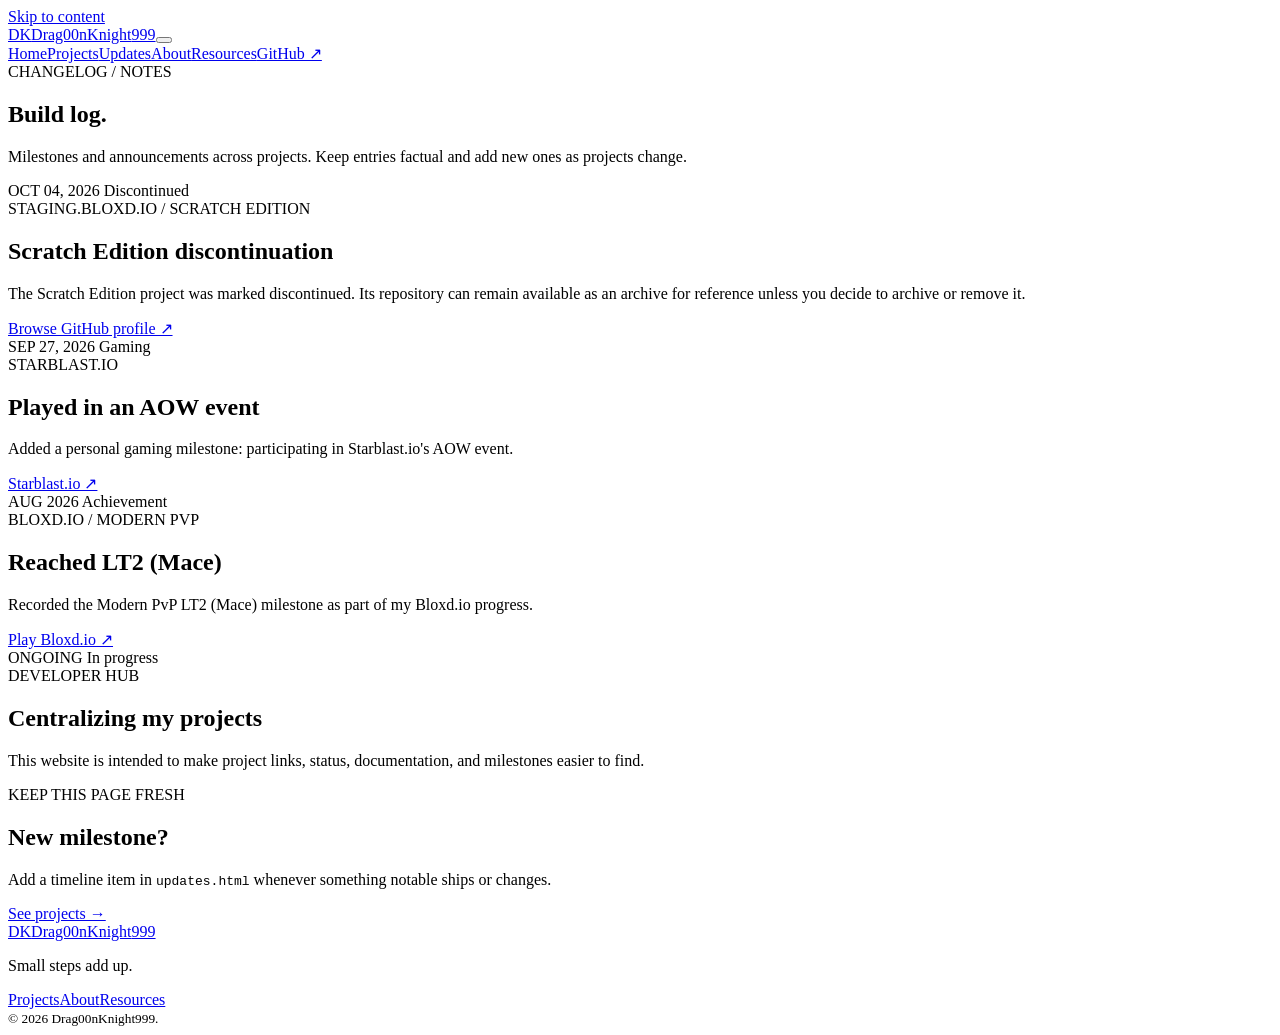
==== updates.html @ e10d6b9c "Initial Commit X2 will add /assets in the next commit" ====
<!doctype html>
<html lang="en">
<head><meta charset="utf-8"><meta name="viewport" content="width=device-width, initial-scale=1"><meta name="theme-color" content="#080b16"><meta name="description" content="Development notes and project milestones from Drag00nKnight999."><title>Updates — Drag00nKnight999</title><link rel="icon" href="assets/favicon.svg" type="image/svg+xml"><link rel="stylesheet" href="assets/css/style.css"><script defer src="assets/js/main.js"></script></head>
<body><a class="skip-link" href="#main">Skip to content</a><header class="site-header"><div class="container nav-wrap"><a class="brand" href="index.html"><span class="brand-mark">DK</span><span>Drag00nKnight<span class="accent">999</span></span></a><button class="menu-toggle" aria-expanded="false" aria-controls="site-nav" aria-label="Open navigation"><span></span><span></span><span></span></button><nav id="site-nav" class="site-nav"><a href="index.html">Home</a><a href="projects.html">Projects</a><a class="active" href="updates.html">Updates</a><a href="about.html">About</a><a href="resources.html">Resources</a><a class="nav-cta" href="https://github.com/Drag00nKnight999" target="_blank" rel="noopener noreferrer">GitHub ↗</a></nav></div></header>
<main id="main"><section class="page-hero container"><div class="eyebrow"><span class="pulse-dot"></span> CHANGELOG / NOTES</div><h1>Build log<span class="gradient-text">.</span></h1><p>Milestones and announcements across projects. Keep entries factual and add new ones as projects change.</p></section>
<section class="container section timeline">
  <article class="timeline-item"><div class="timeline-date">OCT 04, 2026 <span class="status status-archived">Discontinued</span></div><div class="timeline-card"><div class="project-type">STAGING.BLOXD.IO / SCRATCH EDITION</div><h2>Scratch Edition discontinuation</h2><p>The Scratch Edition project was marked discontinued. Its repository can remain available as an archive for reference unless you decide to archive or remove it.</p><a class="text-link" href="https://github.com/Drag00nKnight999" target="_blank" rel="noopener noreferrer">Browse GitHub profile ↗</a></div></article>
  <article class="timeline-item"><div class="timeline-date">SEP 27, 2026 <span class="status status-lab">Gaming</span></div><div class="timeline-card"><div class="project-type">STARBLAST.IO</div><h2>Played in an AOW event</h2><p>Added a personal gaming milestone: participating in Starblast.io's AOW event.</p><a class="text-link" href="https://starblast.io/" target="_blank" rel="noopener noreferrer">Starblast.io ↗</a></div></article>
  <article class="timeline-item"><div class="timeline-date">AUG 2026 <span class="status status-lab">Achievement</span></div><div class="timeline-card"><div class="project-type">BLOXD.IO / MODERN PVP</div><h2>Reached LT2 (Mace)</h2><p>Recorded the Modern PvP LT2 (Mace) milestone as part of my Bloxd.io progress.</p><a class="text-link" href="https://bloxd.io/" target="_blank" rel="noopener noreferrer">Play Bloxd.io ↗</a></div></article>
  <article class="timeline-item"><div class="timeline-date">ONGOING <span class="status status-building">In progress</span></div><div class="timeline-card"><div class="project-type">DEVELOPER HUB</div><h2>Centralizing my projects</h2><p>This website is intended to make project links, status, documentation, and milestones easier to find.</p></div></article>
</section>
<section class="container bottom-cta"><div><div class="eyebrow">KEEP THIS PAGE FRESH</div><h2>New milestone?</h2><p>Add a timeline item in <code>updates.html</code> whenever something notable ships or changes.</p></div><a class="button button-ghost" href="projects.html">See projects →</a></section></main>
<footer class="site-footer"><div class="container footer-inner"><a class="brand footer-brand" href="index.html"><span class="brand-mark">DK</span><span>Drag00nKnight<span class="accent">999</span></span></a><p>Small steps add up.</p><div class="footer-links"><a href="projects.html">Projects</a><a href="about.html">About</a><a href="resources.html">Resources</a></div><small>© <span data-year>2026</span> Drag00nKnight999.</small></div></footer></body></html>
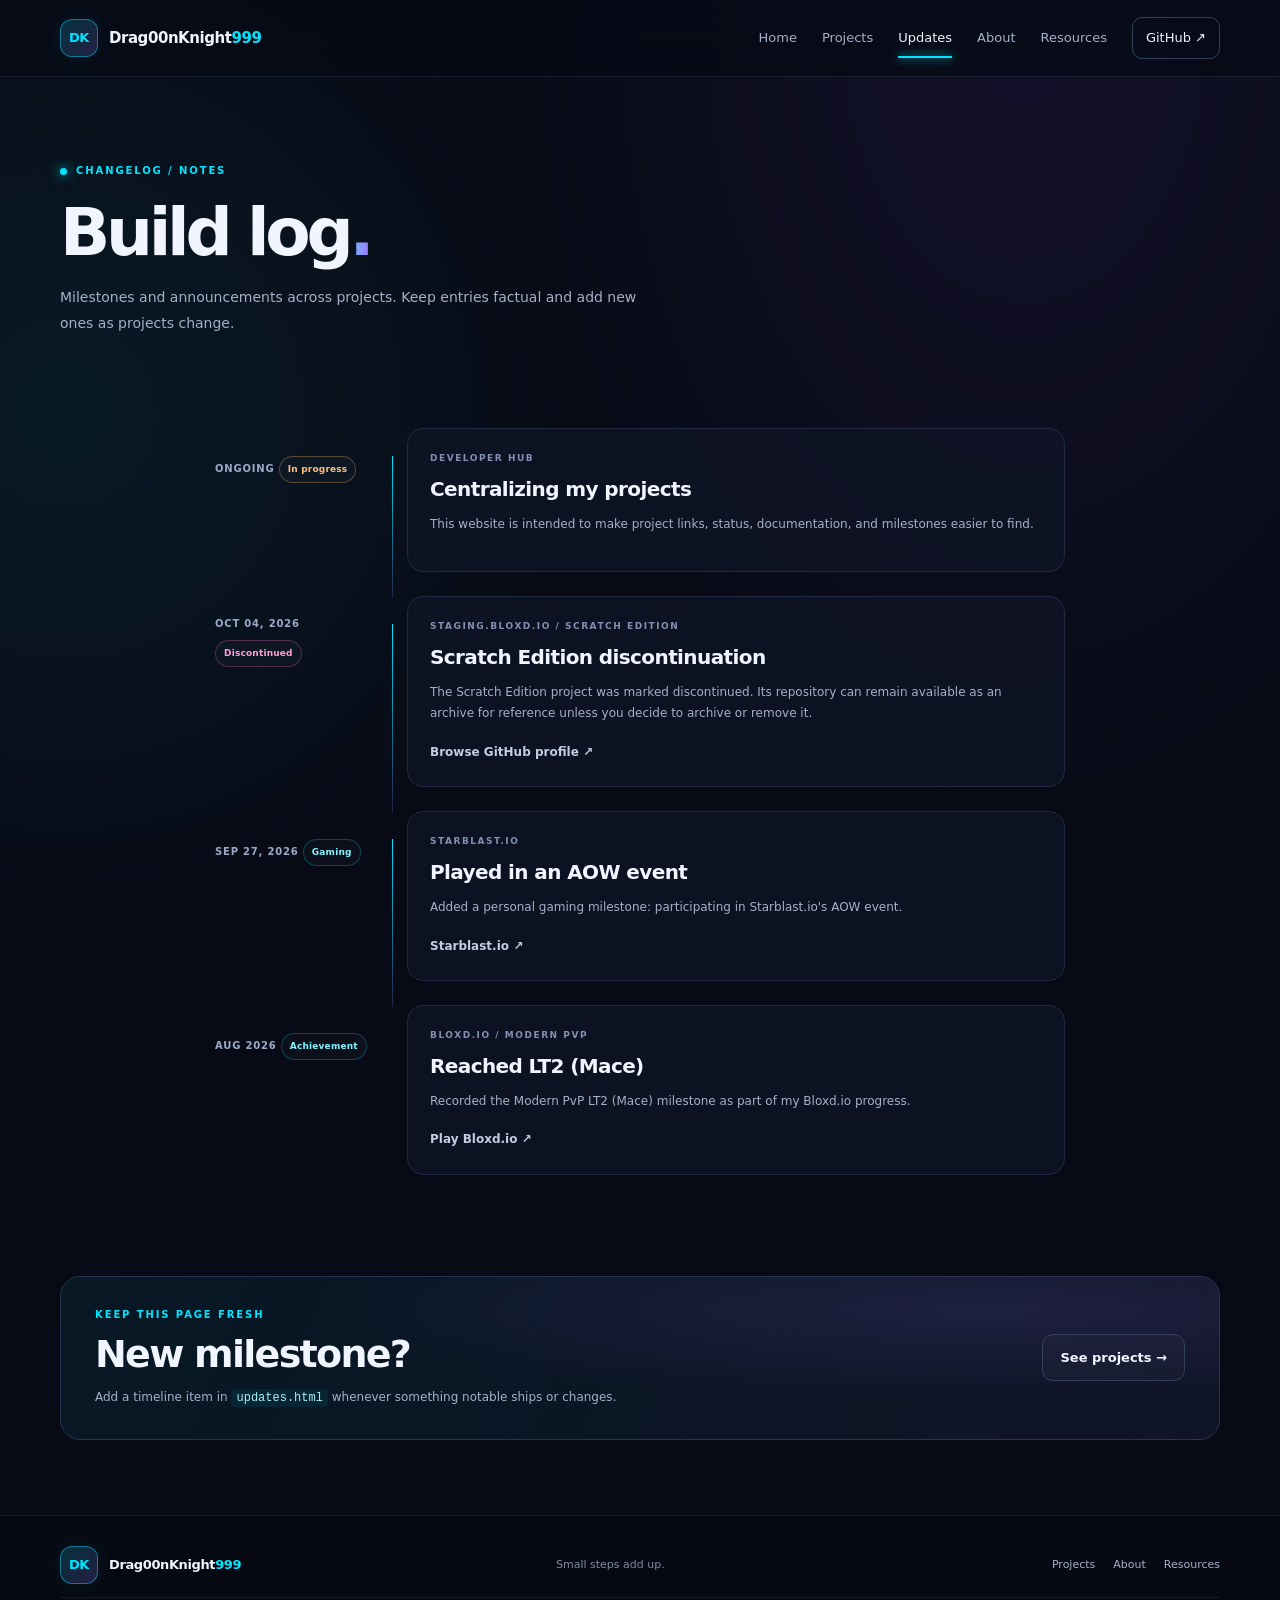
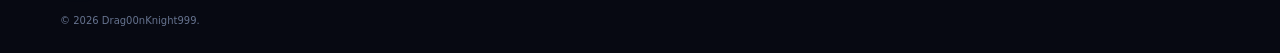
==== commit d4f69eb0: "Add ongoing project centralization timeline item Added new timeline item for ongoing project central" ====
--- a/updates.html
+++ b/updates.html
@@ -4,10 +4,10 @@
 <body><a class="skip-link" href="#main">Skip to content</a><header class="site-header"><div class="container nav-wrap"><a class="brand" href="index.html"><span class="brand-mark">DK</span><span>Drag00nKnight<span class="accent">999</span></span></a><button class="menu-toggle" aria-expanded="false" aria-controls="site-nav" aria-label="Open navigation"><span></span><span></span><span></span></button><nav id="site-nav" class="site-nav"><a href="index.html">Home</a><a href="projects.html">Projects</a><a class="active" href="updates.html">Updates</a><a href="about.html">About</a><a href="resources.html">Resources</a><a class="nav-cta" href="https://github.com/Drag00nKnight999" target="_blank" rel="noopener noreferrer">GitHub ↗</a></nav></div></header>
 <main id="main"><section class="page-hero container"><div class="eyebrow"><span class="pulse-dot"></span> CHANGELOG / NOTES</div><h1>Build log<span class="gradient-text">.</span></h1><p>Milestones and announcements across projects. Keep entries factual and add new ones as projects change.</p></section>
 <section class="container section timeline">
+  <article class="timeline-item"><div class="timeline-date">ONGOING <span class="status status-building">In progress</span></div><div class="timeline-card"><div class="project-type">DEVELOPER HUB</div><h2>Centralizing my projects</h2><p>This website is intended to make project links, status, documentation, and milestones easier to find.</p></div></article>
   <article class="timeline-item"><div class="timeline-date">OCT 04, 2026 <span class="status status-archived">Discontinued</span></div><div class="timeline-card"><div class="project-type">STAGING.BLOXD.IO / SCRATCH EDITION</div><h2>Scratch Edition discontinuation</h2><p>The Scratch Edition project was marked discontinued. Its repository can remain available as an archive for reference unless you decide to archive or remove it.</p><a class="text-link" href="https://github.com/Drag00nKnight999" target="_blank" rel="noopener noreferrer">Browse GitHub profile ↗</a></div></article>
   <article class="timeline-item"><div class="timeline-date">SEP 27, 2026 <span class="status status-lab">Gaming</span></div><div class="timeline-card"><div class="project-type">STARBLAST.IO</div><h2>Played in an AOW event</h2><p>Added a personal gaming milestone: participating in Starblast.io's AOW event.</p><a class="text-link" href="https://starblast.io/" target="_blank" rel="noopener noreferrer">Starblast.io ↗</a></div></article>
   <article class="timeline-item"><div class="timeline-date">AUG 2026 <span class="status status-lab">Achievement</span></div><div class="timeline-card"><div class="project-type">BLOXD.IO / MODERN PVP</div><h2>Reached LT2 (Mace)</h2><p>Recorded the Modern PvP LT2 (Mace) milestone as part of my Bloxd.io progress.</p><a class="text-link" href="https://bloxd.io/" target="_blank" rel="noopener noreferrer">Play Bloxd.io ↗</a></div></article>
-  <article class="timeline-item"><div class="timeline-date">ONGOING <span class="status status-building">In progress</span></div><div class="timeline-card"><div class="project-type">DEVELOPER HUB</div><h2>Centralizing my projects</h2><p>This website is intended to make project links, status, documentation, and milestones easier to find.</p></div></article>
 </section>
 <section class="container bottom-cta"><div><div class="eyebrow">KEEP THIS PAGE FRESH</div><h2>New milestone?</h2><p>Add a timeline item in <code>updates.html</code> whenever something notable ships or changes.</p></div><a class="button button-ghost" href="projects.html">See projects →</a></section></main>
 <footer class="site-footer"><div class="container footer-inner"><a class="brand footer-brand" href="index.html"><span class="brand-mark">DK</span><span>Drag00nKnight<span class="accent">999</span></span></a><p>Small steps add up.</p><div class="footer-links"><a href="projects.html">Projects</a><a href="about.html">About</a><a href="resources.html">Resources</a></div><small>© <span data-year>2026</span> Drag00nKnight999.</small></div></footer></body></html>
--- a/assets/css/style.css
+++ b/assets/css/style.css
@@ -0,0 +1,4 @@
+:root{color-scheme:dark;--bg:#080b16;--panel:#101528;--panel2:#0c1121;--line:#202a43;--text:#f1f5ff;--muted:#a5b0c8;--cyan:#00e5ff;--purple:#9b72ff;--pink:#ff66c4;--green:#66f2b3;--radius:20px;--max:1160px}*{box-sizing:border-box}html{scroll-behavior:smooth;scroll-padding-top:90px}body{margin:0;background:radial-gradient(ellipse at 80% 0%,rgba(97,60,180,.13),transparent 35%),radial-gradient(ellipse at 5% 25%,rgba(0,229,255,.07),transparent 30%),var(--bg);color:var(--text);font-family:Inter,ui-sans-serif,system-ui,-apple-system,BlinkMacSystemFont,"Segoe UI",sans-serif;line-height:1.65}a{color:inherit;text-decoration:none}button,input{font:inherit}.container{width:min(var(--max),calc(100% - 40px));margin-inline:auto}.skip-link{position:absolute;top:-60px;left:16px;background:var(--cyan);color:#04101a;padding:10px 14px;border-radius:8px;z-index:100}.skip-link:focus{top:12px}.site-header{position:sticky;top:0;z-index:50;background:rgba(8,11,22,.84);backdrop-filter:blur(18px);border-bottom:1px solid rgba(130,155,200,.13)}.nav-wrap{min-height:76px;display:flex;align-items:center;justify-content:space-between;gap:24px}.brand{display:inline-flex;align-items:center;gap:11px;font-size:15px;font-weight:800;letter-spacing:-.03em;white-space:nowrap}.brand-mark{width:38px;height:38px;display:grid;place-items:center;border:1px solid rgba(0,229,255,.45);border-radius:12px;background:linear-gradient(135deg,rgba(0,229,255,.18),rgba(155,114,255,.2));color:var(--cyan);font-size:13px;box-shadow:0 0 24px rgba(0,229,255,.08)}.accent{color:var(--cyan)}.site-nav{display:flex;align-items:center;gap:25px;font-size:13px;color:var(--muted)}.site-nav>a:not(.nav-cta){transition:color .2s}.site-nav>a:hover,.site-nav>a.active{color:var(--text)}.site-nav>a.active{position:relative}.site-nav>a.active:after{content:"";position:absolute;bottom:-9px;left:0;right:0;height:2px;background:var(--cyan);box-shadow:0 0 10px var(--cyan)}.nav-cta{border:1px solid #34415d;border-radius:10px;padding:9px 13px;color:var(--text)}.nav-cta:hover{border-color:var(--cyan)}.menu-toggle{display:none;background:none;border:1px solid var(--line);border-radius:9px;padding:9px}.menu-toggle span{display:block;width:20px;height:2px;background:var(--text);margin:4px}.hero{min-height:580px;display:grid;grid-template-columns:1.1fr .9fr;align-items:center;gap:35px;padding-top:60px;padding-bottom:70px}.eyebrow{display:flex;align-items:center;gap:9px;font-size:10px;font-weight:800;letter-spacing:.19em;color:var(--cyan);text-transform:uppercase}.pulse-dot{width:7px;height:7px;background:var(--cyan);border-radius:50%;box-shadow:0 0 12px var(--cyan)}h1,h2,h3,p{margin-top:0}h1{font-size:clamp(42px,6vw,72px);line-height:1.06;letter-spacing:-.065em;margin:22px 0}.gradient-text{background:linear-gradient(95deg,var(--cyan),#8b9dff 52%,var(--purple));-webkit-background-clip:text;background-clip:text;color:transparent}.hero-lede,.page-hero>p{max-width:610px;color:var(--muted);font-size:16px;line-height:1.85}.hero-lede strong{color:var(--text)}.hero-actions{display:flex;flex-wrap:wrap;gap:12px;margin:28px 0 23px}.button{display:inline-flex;align-items:center;justify-content:center;gap:12px;border-radius:11px;padding:12px 17px;font-size:13px;font-weight:750;transition:transform .2s,border-color .2s,box-shadow .2s}.button:hover{transform:translateY(-2px)}.button-primary{background:var(--cyan);color:#05101a;box-shadow:0 5px 24px rgba(0,229,255,.13)}.button-primary:hover{box-shadow:0 5px 28px rgba(0,229,255,.28)}.button-ghost{border:1px solid #34415d;background:rgba(255,255,255,.02);color:var(--text)}.button-ghost:hover{border-color:var(--purple)}.button-small{padding:9px 12px;font-size:12px}.hero-links{display:flex;gap:20px;flex-wrap:wrap;color:#8491ad;font-size:12px}.hero-links a:hover,.text-link:hover{color:var(--cyan)}.hero-art{height:390px;position:relative;display:grid;place-items:center;isolation:isolate}.hero-art:before{content:"";position:absolute;inset:12%;border-radius:50%;background:radial-gradient(circle,rgba(0,229,255,.1),rgba(155,114,255,.07) 45%,transparent 70%);filter:blur(12px);z-index:-1}.orbit{position:absolute;border:1px solid rgba(0,229,255,.3);border-radius:50%;transform:rotate(-28deg)}.orbit-one{width:310px;height:190px}.orbit-two{width:260px;height:330px;transform:rotate(52deg);border-color:rgba(155,114,255,.42)}.orbit-three{width:340px;height:300px;transform:rotate(8deg);border-style:dashed;border-color:rgba(0,229,255,.16)}.core{width:170px;height:170px;border-radius:38px;display:flex;flex-direction:column;align-items:center;justify-content:center;gap:9px;background:linear-gradient(145deg,rgba(17,28,51,.96),rgba(14,14,36,.96));border:1px solid rgba(0,229,255,.52);box-shadow:0 0 65px rgba(0,229,255,.13),inset 0 0 32px rgba(155,114,255,.1);transform:rotate(-5deg)}.core-symbol{font-size:48px;font-weight:900;letter-spacing:-.1em;color:var(--cyan);text-shadow:0 0 25px rgba(0,229,255,.55)}.core-label{text-align:center;font-size:8px;letter-spacing:.2em;color:#9caac8;line-height:1.8}.float-tag{position:absolute;padding:9px 12px;border-radius:10px;border:1px solid #303c5b;background:rgba(12,17,33,.92);font-size:9px;font-weight:800;letter-spacing:.1em;color:#c8d2e9;box-shadow:0 10px 30px rgba(0,0,0,.2)}.tag-top{top:57px;right:5px}.tag-bottom{bottom:54px;left:5px}.spark{position:absolute;width:5px;height:5px;background:var(--cyan);border-radius:50%;box-shadow:0 0 15px var(--cyan)}.spark-one{top:74px;left:24%}.spark-two{right:15%;bottom:94px;background:var(--purple);box-shadow:0 0 15px var(--purple)}.spark-three{top:47%;right:4%}.section{padding-top:42px;padding-bottom:42px}.section-heading{display:flex;justify-content:space-between;align-items:end;gap:20px;margin-bottom:25px}.section-heading h2,.panel h2,.bottom-cta h2{font-size:clamp(27px,3vw,38px);letter-spacing:-.045em;line-height:1.2;margin:9px 0 0}.text-link{font-size:12px;font-weight:750;color:#c3cce0;display:inline-flex;align-items:center;gap:8px}.text-link span{color:var(--cyan)}.project-grid{display:grid;grid-template-columns:repeat(3,minmax(0,1fr));gap:17px}.project-card{position:relative;display:flex;flex-direction:column;align-items:flex-start;min-width:0;padding:22px;border:1px solid var(--line);border-radius:var(--radius);background:linear-gradient(145deg,rgba(18,24,44,.96),rgba(12,16,30,.98));overflow:hidden;transition:transform .25s,border-color .25s,box-shadow .25s}.project-card:before{content:"";position:absolute;width:170px;height:170px;top:-100px;right:-70px;border-radius:50%;background:var(--card-glow,rgba(0,229,255,.14));filter:blur(35px);pointer-events:none}.project-card:hover{transform:translateY(-4px);border-color:rgba(0,229,255,.4);box-shadow:0 18px 45px rgba(0,0,0,.17)}.project-cyan{--card-glow:rgba(0,229,255,.17)}.project-purple{--card-glow:rgba(155,114,255,.2)}.project-pink{--card-glow:rgba(255,102,196,.17)}.project-green{--card-glow:rgba(102,242,179,.15)}.project-orange{--card-glow:rgba(255,177,89,.16)}.project-blue{--card-glow:rgba(80,143,255,.18)}.card-top{width:100%;display:flex;align-items:center;justify-content:space-between;gap:10px;margin-bottom:23px}.project-icon{width:43px;height:43px;display:grid;place-items:center;border-radius:13px;background:rgba(0,229,255,.08);border:1px solid rgba(0,229,255,.22);color:var(--cyan);font-weight:900;font-size:12px}.project-purple .project-icon{color:#b49aff;background:rgba(155,114,255,.1);border-color:rgba(155,114,255,.28)}.project-pink .project-icon{color:var(--pink);background:rgba(255,102,196,.08);border-color:rgba(255,102,196,.25)}.project-green .project-icon{color:var(--green)}.project-orange .project-icon{color:#ffb159}.project-blue .project-icon{color:#7ba7ff}.status{font-size:9px;font-weight:800;letter-spacing:.02em;border-radius:100px;padding:5px 8px;border:1px solid #34415d;color:#c3cce0;background:rgba(255,255,255,.025);white-space:nowrap}.status-active{border-color:rgba(102,242,179,.3);color:#83f3bd}.status-building{border-color:rgba(255,177,89,.3);color:#ffc17e}.status-collab{border-color:rgba(155,114,255,.35);color:#c3afff}.status-archived{border-color:rgba(255,102,196,.28);color:#ff9edb}.status-lab{border-color:rgba(0,229,255,.25);color:#80f3ff}.project-type{font-size:9px;letter-spacing:.17em;color:#8291b1;font-weight:800;margin-bottom:7px}.project-card h2,.project-card h3{font-size:21px;letter-spacing:-.035em;margin:0 0 9px}.project-card p{color:var(--muted);font-size:12px;line-height:1.8;margin-bottom:17px}.tag-list{display:flex;flex-wrap:wrap;gap:7px;margin-top:auto;margin-bottom:19px}.tag-list span{border:1px solid #2a3550;background:rgba(255,255,255,.025);color:#aebbd5;border-radius:7px;padding:5px 8px;font-size:9px}.card-link{display:inline-flex;align-items:center;gap:9px;margin-top:auto;color:var(--cyan);font-size:12px;font-weight:800}.card-actions{display:flex;align-items:center;flex-wrap:wrap;gap:13px;margin-top:auto}.project-note{font-size:11px!important;color:#8794ae!important}.split-section{display:grid;grid-template-columns:.85fr 1.15fr;gap:45px;align-items:center;padding-top:75px}.panel{padding:30px;border-radius:var(--radius);border:1px solid #293455;background:linear-gradient(140deg,rgba(19,29,54,.9),rgba(14,17,34,.92))}.panel-glow{box-shadow:inset 0 0 55px rgba(0,229,255,.025)}.panel p{color:var(--muted);font-size:13px;line-height:1.85;margin:16px 0 23px}.interest-list{display:grid;gap:0}.interest-row{display:grid;grid-template-columns:36px 1fr 24px;align-items:start;gap:14px;padding:20px 0;border-bottom:1px solid rgba(116,137,181,.18)}.interest-row:first-child{border-top:1px solid rgba(116,137,181,.18)}.interest-number{color:var(--cyan);font-size:11px;font-weight:900;padding-top:4px}.interest-row h3{font-size:15px;margin:0 0 4px}.interest-row p{color:var(--muted);font-size:11px;margin:0}.interest-symbol{font-size:20px;color:var(--purple)}.bottom-cta{margin-top:35px;margin-bottom:75px;padding:30px 34px;border:1px solid #293452;border-radius:var(--radius);background:radial-gradient(ellipse at 80% 20%,rgba(155,114,255,.12),transparent 50%),linear-gradient(110deg,rgba(0,229,255,.06),rgba(16,21,40,.92));display:flex;align-items:center;justify-content:space-between;gap:20px}.bottom-cta p{color:var(--muted);font-size:12px;margin:10px 0 0}.site-footer{border-top:1px solid rgba(130,155,200,.13);background:rgba(5,7,14,.4)}.footer-inner{padding-top:30px;padding-bottom:25px;display:grid;grid-template-columns:1fr 1fr auto;gap:13px 24px;align-items:center}.footer-brand{font-size:13px}.footer-inner>p{margin:0;color:#7e8aa4;font-size:11px}.footer-links{display:flex;gap:18px;font-size:11px;color:#a5b0c8}.footer-links a:hover{color:var(--cyan)}.footer-inner>small{grid-column:1/-1;border-top:1px solid rgba(130,155,200,.12);padding-top:15px;color:#66738f;font-size:10px}.page-hero{padding-top:86px;padding-bottom:35px}.page-hero h1{font-size:clamp(43px,6vw,66px);margin:18px 0}.page-hero>p{font-size:14px}.project-controls{display:flex;align-items:center;justify-content:space-between;gap:16px;flex-wrap:wrap;margin-bottom:23px}.search-box{display:flex;align-items:center;gap:10px;min-width:min(100%,310px);padding:10px 13px;border:1px solid #2c3753;background:rgba(16,21,40,.8);border-radius:11px;color:var(--cyan)}.search-box input{width:100%;min-width:0;background:transparent;border:0;outline:0;color:var(--text);font-size:12px}.search-box input::placeholder{color:#74819d}.filter-row{display:flex;gap:7px;flex-wrap:wrap}.filter-button{border:1px solid #293450;background:rgba(255,255,255,.02);border-radius:9px;padding:8px 12px;color:#aebbd5;font-size:11px;cursor:pointer}.filter-button:hover,.filter-button.active{border-color:rgba(0,229,255,.55);color:var(--cyan);background:rgba(0,229,255,.06)}.project-grid-wide{grid-template-columns:repeat(2,minmax(0,1fr))}.project-grid-wide .project-card{min-height:285px}.empty-state{padding:35px;text-align:center;color:var(--muted);border:1px dashed #34415d;border-radius:14px}.about-layout{display:grid;grid-template-columns:1.5fr .8fr;gap:25px;align-items:start}.content-panel,.mini-panel,.notice-panel{border:1px solid var(--line);border-radius:var(--radius);background:rgba(16,21,40,.76);padding:25px}.content-panel h2{font-size:27px;letter-spacing:-.04em;margin:13px 0}.content-panel h3{font-size:16px;margin:26px 0 10px}.content-panel p,.content-panel li{font-size:13px;color:var(--muted);line-height:1.9}.check-list{padding-left:20px}.check-list li{padding:3px 0}.side-stack{display:grid;gap:15px}.mini-panel .eyebrow{margin-bottom:15px}.profile-link{display:flex;align-items:center;gap:12px;padding:12px 0;border-top:1px solid rgba(130,155,200,.13)}.profile-icon{display:grid;place-items:center;width:36px;height:36px;border:1px solid #34415d;border-radius:10px;color:var(--cyan);font-size:10px;font-weight:900}.profile-link span:nth-child(2){display:grid;gap:2px;flex:1}.profile-link strong{font-size:12px}.profile-link small{color:var(--muted);font-size:10px}.outbound{color:var(--cyan)}.large-tags{margin:0}.notice-panel{border-color:rgba(155,114,255,.3);background:rgba(155,114,255,.05)}.notice-panel strong{font-size:12px}.notice-panel p{font-size:11px;color:var(--muted);margin:8px 0 0;line-height:1.8}.timeline{max-width:850px}.timeline-item{display:grid;grid-template-columns:170px 1fr;gap:22px;position:relative;padding-bottom:24px}.timeline-item:not(:last-child):before{content:"";position:absolute;left:177px;top:28px;bottom:-2px;width:1px;background:linear-gradient(var(--cyan),rgba(155,114,255,.2))}.timeline-date{font-size:10px;font-weight:800;letter-spacing:.08em;color:#9caac8;padding-top:20px}.timeline-date .status{display:inline-block;margin-top:8px}.timeline-card{border:1px solid var(--line);border-radius:16px;background:rgba(16,21,40,.72);padding:22px}.timeline-card h2{font-size:20px;letter-spacing:-.03em;margin:6px 0 8px}.timeline-card p{font-size:12px;color:var(--muted);line-height:1.8;margin-bottom:13px}.resource-grid{display:grid;grid-template-columns:repeat(2,minmax(0,1fr));gap:15px}.resource-card{display:flex;gap:15px;padding:22px;border:1px solid var(--line);border-radius:17px;background:rgba(16,21,40,.72);transition:transform .2s,border-color .2s}.resource-card:hover{transform:translateY(-3px);border-color:rgba(0,229,255,.45)}.resource-icon{flex:0 0 46px;height:46px;display:grid;place-items:center;border:1px solid rgba(0,229,255,.22);background:rgba(0,229,255,.07);border-radius:13px;color:var(--cyan);font-size:11px;font-weight:900}.resource-card h2{font-size:16px;margin:0 0 5px}.resource-card p{font-size:11px;color:var(--muted);margin:0 0 12px;line-height:1.7}.resource-domain{font-size:10px;color:var(--cyan);overflow-wrap:anywhere}code{color:#a9eefa;background:rgba(0,229,255,.07);padding:2px 5px;border-radius:4px} [hidden]{display:none!important}
+@media(max-width:850px){.site-nav{gap:15px}.hero{grid-template-columns:1fr .75fr;gap:10px}.hero-art{transform:scale(.85)}.project-grid{grid-template-columns:repeat(2,minmax(0,1fr))}.split-section{gap:25px}.footer-inner{grid-template-columns:1fr auto}.footer-inner>p{display:none}.footer-links{justify-content:flex-end}.about-layout{grid-template-columns:1fr .75fr}}
+@media(max-width:650px){.container{width:min(var(--max),calc(100% - 30px))}.nav-wrap{min-height:66px}.menu-toggle{display:block}.site-nav{display:none;position:absolute;top:65px;left:0;right:0;padding:16px 20px 20px;background:rgba(8,11,22,.98);border-bottom:1px solid var(--line);flex-direction:column;align-items:stretch;gap:0}.site-nav.open{display:flex}.site-nav a{padding:12px 3px}.site-nav>a.active:after{display:none}.site-nav .nav-cta{text-align:center;margin-top:8px}.hero{grid-template-columns:1fr;padding-top:55px;padding-bottom:30px;min-height:auto}.hero h1{font-size:clamp(43px,12vw,61px)}.hero-art{height:300px;transform:scale(.82);margin:-5px 0 -10px}.section{padding-top:30px;padding-bottom:30px}.section-heading{align-items:start;flex-direction:column}.project-grid,.project-grid-wide{grid-template-columns:1fr}.project-grid-wide .project-card{min-height:unset}.split-section{grid-template-columns:1fr;padding-top:40px}.bottom-cta{align-items:flex-start;flex-direction:column;padding:24px;margin-top:20px;margin-bottom:45px}.footer-inner{grid-template-columns:1fr;gap:13px}.footer-links{justify-content:flex-start}.footer-inner>small{grid-column:auto}.page-hero{padding-top:58px}.page-hero h1{font-size:clamp(41px,11vw,56px)}.project-controls{align-items:stretch}.search-box{width:100%}.filter-row{width:100%}.filter-button{flex:1}.about-layout{grid-template-columns:1fr}.resource-grid{grid-template-columns:1fr}.timeline-item{grid-template-columns:1fr;gap:8px;padding-bottom:22px}.timeline-item:not(:last-child):before{left:7px;top:36px;bottom:-3px}.timeline-date{padding:0 0 0 21px}.timeline-date:before{content:"";display:inline-block;width:7px;height:7px;border-radius:50%;background:var(--cyan);margin:0 10px 1px -21px;box-shadow:0 0 10px var(--cyan)}.timeline-card{margin-left:0}.hero-links{gap:14px}}
+@media(prefers-reduced-motion:reduce){*,*::before,*::after{scroll-behavior:auto!important;transition:none!important;animation:none!important}}
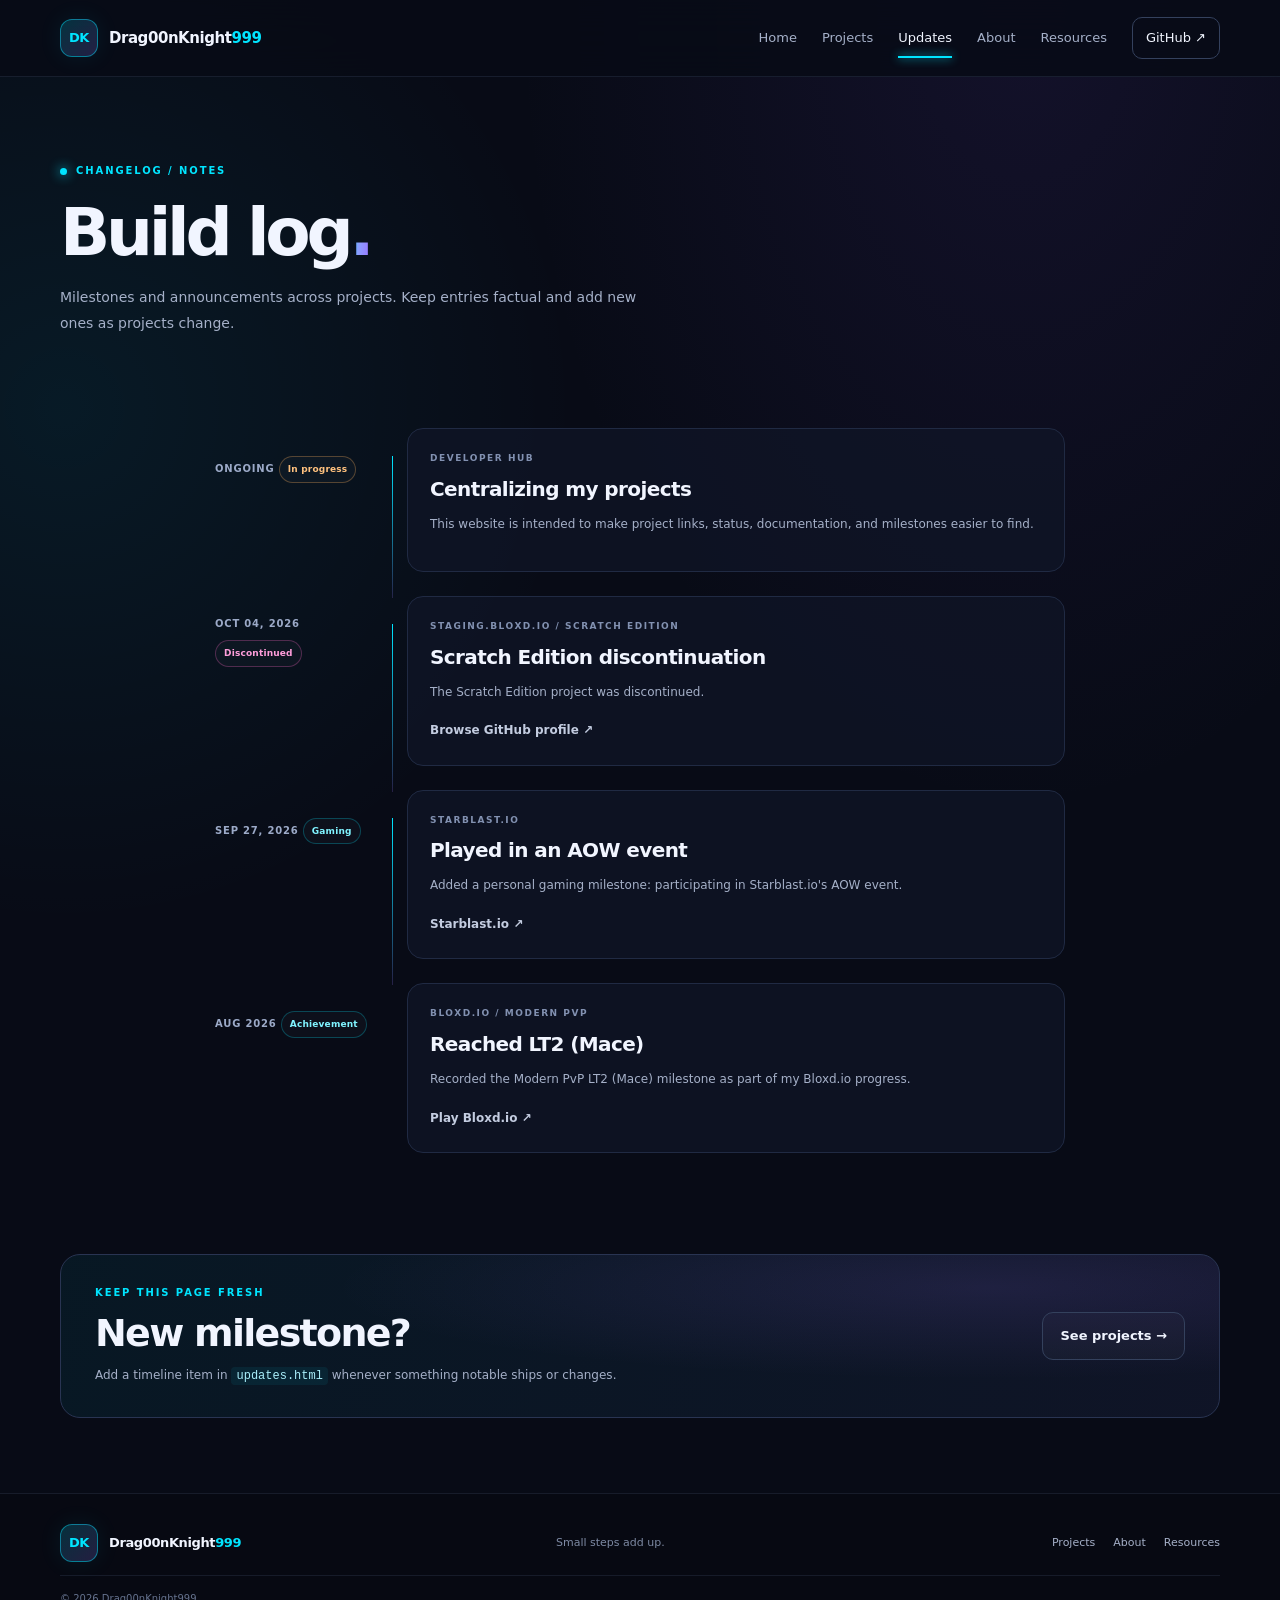
==== commit 7da0029e: "Update Scratch Edition project status to discontinued" ====
--- a/updates.html
+++ b/updates.html
@@ -5,7 +5,7 @@
 <main id="main"><section class="page-hero container"><div class="eyebrow"><span class="pulse-dot"></span> CHANGELOG / NOTES</div><h1>Build log<span class="gradient-text">.</span></h1><p>Milestones and announcements across projects. Keep entries factual and add new ones as projects change.</p></section>
 <section class="container section timeline">
   <article class="timeline-item"><div class="timeline-date">ONGOING <span class="status status-building">In progress</span></div><div class="timeline-card"><div class="project-type">DEVELOPER HUB</div><h2>Centralizing my projects</h2><p>This website is intended to make project links, status, documentation, and milestones easier to find.</p></div></article>
-  <article class="timeline-item"><div class="timeline-date">OCT 04, 2026 <span class="status status-archived">Discontinued</span></div><div class="timeline-card"><div class="project-type">STAGING.BLOXD.IO / SCRATCH EDITION</div><h2>Scratch Edition discontinuation</h2><p>The Scratch Edition project was marked discontinued. Its repository can remain available as an archive for reference unless you decide to archive or remove it.</p><a class="text-link" href="https://github.com/Drag00nKnight999" target="_blank" rel="noopener noreferrer">Browse GitHub profile ↗</a></div></article>
+  <article class="timeline-item"><div class="timeline-date">OCT 04, 2026 <span class="status status-archived">Discontinued</span></div><div class="timeline-card"><div class="project-type">STAGING.BLOXD.IO / SCRATCH EDITION</div><h2>Scratch Edition discontinuation</h2><p>The Scratch Edition project was discontinued.</p><a class="text-link" href="https://github.com/Drag00nKnight999" target="_blank" rel="noopener noreferrer">Browse GitHub profile ↗</a></div></article>
   <article class="timeline-item"><div class="timeline-date">SEP 27, 2026 <span class="status status-lab">Gaming</span></div><div class="timeline-card"><div class="project-type">STARBLAST.IO</div><h2>Played in an AOW event</h2><p>Added a personal gaming milestone: participating in Starblast.io's AOW event.</p><a class="text-link" href="https://starblast.io/" target="_blank" rel="noopener noreferrer">Starblast.io ↗</a></div></article>
   <article class="timeline-item"><div class="timeline-date">AUG 2026 <span class="status status-lab">Achievement</span></div><div class="timeline-card"><div class="project-type">BLOXD.IO / MODERN PVP</div><h2>Reached LT2 (Mace)</h2><p>Recorded the Modern PvP LT2 (Mace) milestone as part of my Bloxd.io progress.</p><a class="text-link" href="https://bloxd.io/" target="_blank" rel="noopener noreferrer">Play Bloxd.io ↗</a></div></article>
 </section>
